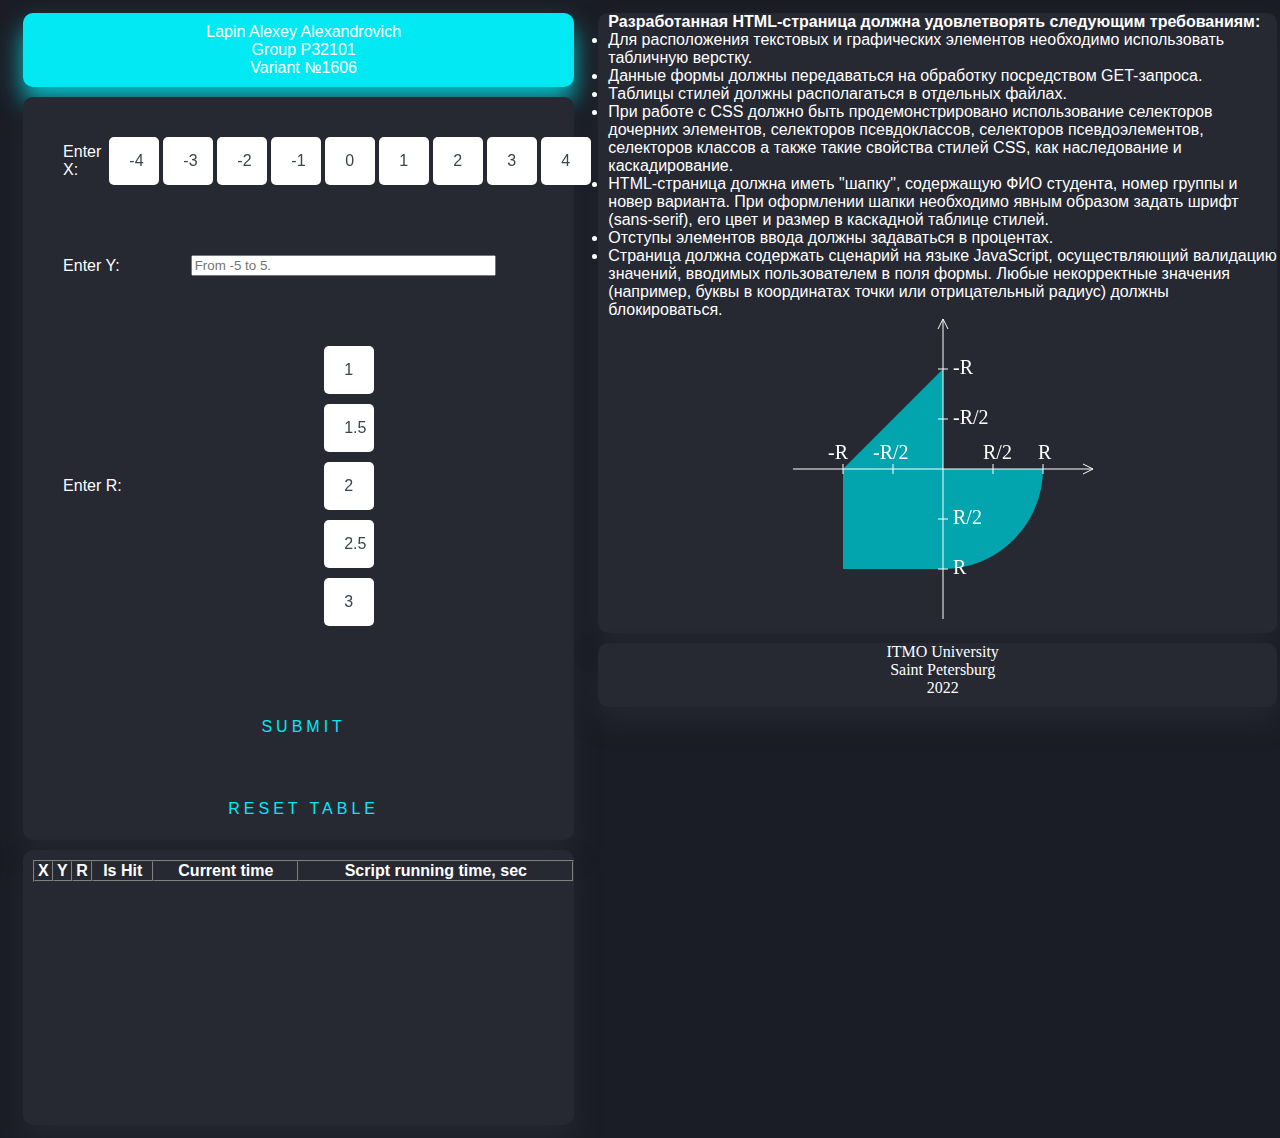
==== index.html @ a9e6ad9b "Backend and frontend add" ====
<!DOCTYPE html>
<html lang="en">
<head>
    <meta charset="UTF-8">
    <meta http-equiv="X-UA-Compatible" content="IE=edge">
    <meta name="viewport" content="width=device-width, initial-scale=1.0">
    <link rel="stylesheet" href="css/style.css">    <!-- connecting css -->
    
    <title>WEB-LAB-1</title>
</head>
<body>
</div>
    <!-- table -->
    <table  class="content" width="100%">
        <thead>

        </thead>
        <tbody>
            <tr>
                <td width ="45%" style="vertical-align: top;">
                    <!--Page Head-->
                    <div id = "header" class="container"><a title="check it">Lapin Alexey Alexandrovich</a><br>Group Р32101<br>Variant №1606</div>
                    <div id = "buttons "class="container" >
                        <form id="form" action="php/server.php" class="validateForm" method="post"> 
                            <table class="buttonTable">
                                <tr>
                                    <td style="text-align:left">Enter Х:</td>
                                    <td></td>
                                    <td>
                                        <div class="inputGroup">
                                            <input id="option1" type="checkbox" name="x_coordinate" class="x" value="-4"/>
                                            <label for="option1">-4</label>
                                        </div>
                                    </td>
                                    <td>
                                        <div class="inputGroup">
                                            <input id="option2" type="checkbox" name="x_coordinate" class="x" value="-3"/>
                                            <label for="option2">-3</label>
                                        </div>
                                    </td>
                                    <td>
                                        <div class="inputGroup">
                                            <input id="option3" type="checkbox" name="x_coordinate" class="x" value="-2"/>
                                            <label for="option3">-2</label>
                                        </div>
                                    </td>
                                    <td>
                                        <div class="inputGroup">
                                            <input id="option4" type="checkbox" name="x_coordinate" class="x" value="-1"/>
                                            <label for="option4">-1</label>
                                        </div>
                                    </td>
                                    <td>
                                        <div class="inputGroup">
                                            <input id="option5" type="checkbox" name="x_coordinate" class="x" value="0"/>
                                            <label for="option5">0</label>
                                        </div>
                                    </td>
                                    <td>
                                        <div class="inputGroup">
                                            <input id="option6" type="checkbox" name="x_coordinate" class="x" value="1"/>
                                            <label for="option6">1</label>
                                        </div>
                                    </td>
                                    <td>
                                        <div class="inputGroup">
                                            <input id="option7" type="checkbox" name="x_coordinate" class="x" value="2"/>
                                            <label for="option7">2</label>
                                        </div>
                                    </td>
                                    <td>
                                        <div class="inputGroup">
                                            <input id="option8" type="checkbox" name="x_coordinate" class="x" value="3"/>
                                            <label for="option8">3</label>
                                        </div>
                                    </td>
                                    <td>
                                        <div class="inputGroup">
                                            <input id="option9" type="checkbox" name="x_coordinate" class="x" value="4"/>
                                            <label for="option9">4</label>
                                        </div>
                                    </td>
                                </tr>
                            </table>
                            <table class="buttonTable">
                                <tr>
                                    <td style="text-align: left;">Enter Y:</td>
                                    <td><input autocomplete="off" maxlength="10" type="text" name="y_coordinate" class="y field" size="35" placeholder="From -5 to 5."></td>
                                </tr>
                            </table>
                            <table class="buttonTable" >
                                <tr>
                                    <td style="text-align: left;">Enter R:</td>
                                    <td>
                                        <div class="inputGroup">
                                            <input id="radio1" type="radio" name="r_coordinate" class="r" value="1"/>
                                            <label for="radio1">1</label>
                                          </div>
                                          <div class="inputGroup">
                                            <input id="radio2" type="radio" name="r_coordinate" class="r" value="1.5"/>
                                            <label for="radio2">1.5</label>
                                        </div>
                                        <div class="inputGroup">
                                            <input id="radio3" type="radio" name="r_coordinate" class="r" value="2"/>
                                            <label for="radio3">2</label>
                                          </div>
                                          <div class="inputGroup">
                                            <input id="radio4" type="radio" name="r_coordinate" class="r" value="2.5"/>
                                            <label for="radio4">2.5</label>
                                        </div>
                                        <div class="inputGroup">
                                            <input id="radio5" type="radio" name="r_coordinate" class="r" value="3"/>
                                            <label for="radio5">3</label>
                                        </div>
                                    </td>
                                </tr>
                            </table>
                            <input type="submit" class="submitButton button" value='Submit'/>
                        </form>
                        <input type="submit" class="resetButton button" value='Reset table'/>
                        
                    </div>
                    <div class="container">
                        <div class = aswerContainer, style="overflow:scroll;height:255px; padding-top: 10px;">
                            <table class="answers" id="answersTable" border="1" cellpadding="0" cellspacing="0" width="100%" >
                                <thead>
                                    <th >X</th>
                                    <th >Y</th>
                                    <th >R</th>
                                    <th >Is Hit</th>
                                    <th >Current time</th>
                                    <th >Script running time, sec</th>
                                </thead>
                                <tbody id = "placeForAnswer">
                                    
                                </tbody>
                            </table>
                        </div>
                    </div>
                </td>
                <td style="vertical-align: top;">
                    <div class="container">
                        <div style="text-align: left;">
                            <b>Разработанная HTML-страница должна удовлетворять следующим требованиям:</b><br>
                            <li>Для расположения текстовых и графических элементов необходимо использовать табличную верстку.</li>
                            <li>Данные формы должны передаваться на обработку посредством GET-запроса.</li>
                            <li>Таблицы стилей должны располагаться в отдельных файлах.</li>
                            <li>При работе с CSS должно быть продемонстрировано использование селекторов дочерних элементов, селекторов псевдоклассов, селекторов псевдоэлементов, селекторов классов а также такие свойства стилей CSS, как наследование и каскадирование.</li>
                            <li>HTML-страница должна иметь "шапку", содержащую ФИО студента, номер группы и новер варианта. При оформлении шапки необходимо явным образом задать шрифт (sans-serif), его цвет и размер в каскадной таблице стилей.</li>
                            <li>Отступы элементов ввода должны задаваться в процентах.</li>
                            <li>Страница должна содержать сценарий на языке JavaScript, осуществляющий валидацию значений, вводимых пользователем в поля формы. Любые некорректные значения (например, буквы в координатах точки или отрицательный радиус) должны блокироваться.</li>
                        </div>
                        <!-- <img class="areas" src="img/areas.png"> -->
                        <canvas id="graph" width="300" height="300">
                            Your browser does not support the canvas element.
                        </canvas>
                        <script>
                            var canvas = document.getElementById("graph");
                            var ctx = canvas.getContext("2d");
                            ctx.beginPath();
                            ctx.moveTo(150,50);
                            ctx.lineTo(50,150);
                            ctx.lineTo(150,150);
                            ctx.lineTo(150,50);
                            ctx.fillStyle = '#02a5ae';
                            ctx.fill();
                            ctx.beginPath();
                            ctx.arc(150, 150, 100, Math.PI, 0 , true);
                            ctx.fill();
                            ctx.fillRect(50,150,100,100);
                            
                            ctx.beginPath();
                            ctx.strokeStyle = 'white';
                            ctx.moveTo(150, 300);
                            ctx.lineTo(150, 0)
                            ctx.lineTo(145,10);
                            ctx.moveTo(150,0);
                            ctx.lineTo(155,10);
                            ctx.moveTo(145,50);
                            ctx.lineTo(155,50);
                            ctx.moveTo(145,100);
                            ctx.lineTo(155,100);
                            ctx.moveTo(145,200);
                            ctx.lineTo(155,200);
                            ctx.moveTo(145,250);
                            ctx.lineTo(155,250);
                            ctx.moveTo(0,150);
                            ctx.lineTo(300,150);
                            ctx.moveTo(300,150);
                            ctx.lineTo(290,145);
                            ctx.moveTo(300,150);
                            ctx.lineTo(290,155);
                            ctx.moveTo(250,145);
                            ctx.lineTo(250,155);
                            ctx.moveTo(200,145);
                            ctx.lineTo(200,155);
                            ctx.moveTo(100,145);
                            ctx.lineTo(100,155);
                            ctx.moveTo(50,145);
                            ctx.lineTo(50,155);
                            ctx.stroke();

                            ctx.fillStyle = 'white';
                            ctx.font = '20px serif';
                            ctx.fillText('R/2', 190, 140);
                            ctx.fillText('R', 245, 140);
                            ctx.fillText('-R/2', 80, 140);
                            ctx.fillText('-R', 35, 140);

                            ctx.fillText('R/2', 160, 205);
                            ctx.fillText('R', 160, 255);
                            ctx.fillText('-R/2', 160, 105);
                            ctx.fillText('-R', 160, 55);
                        </script> 
                    </div>
                    <div id="footer" class="container"><label>ITMO University<br>Saint Petersburg<br>2022</label></div>
                </td>
            </tr>
        </tbody>
    </table>
<script src="https://code.jquery.com/jquery-3.5.1.min.js"></script>
<script src="js/main.js"></script>
</body>
</html>
---- css/style.css ----
html {
    height: 100%;
}

body{
    margin:0;
    padding:0;
    font-family: sans-serif;
    background: #1b1d26;
}
table.content{
    vertical-align: 0;
    align-items: top;
    margin-left: auto;
    margin-right: auto;
    width: 100%;
    border-color: transparent;
    margin-left:10px
}

#header{
    background: #03e9f4;
    color: white;
    background-position: top center;
    text-align: center;
    box-shadow: 0 15px 25px #03e8f4cb;
    border-radius: 10px;
    padding-top: 10px;
    padding-bottom: 10px;
    margin-bottom: 10px;
    margin-left: 10px;
}
.container{
    padding-bottom: 10px;
    padding-left: 10px;
    background: #262832;
    text-align: center;
    box-shadow: 0 15px 25px #262832cb;
    color: white;
    border-radius: 10px;
    margin-bottom: 10px;
    margin-top: 10px;
    margin-left: 10px;
    margin-right: 10px;
}
.container img{
    align-items: top;
    scale: 50%;
    transition: .5s;
}
.container img:hover{
    scale: 100%;
    cursor: pointer;
    box-shadow: 0 0 5px #03e9f4,
                0 0 25px #03e9f4,
                0 0 50px #03e9f4,
                0 0 100px #03e9f4;
    transition: .5s;
}
#footer{
    font-family: 'Times New Roman', Times, serif;
}
footer img{
    width: auto;
    height: 50px;
}
footer{
    color: white;
}
.button{
    padding: 10px 20px;
    background-color: transparent;
    border-color: transparent;
    color: #03e9f4;
    display: inline-block;
    overflow: hidden;
    transition: .5s;
    font-size: 16px;
    text-decoration: none;
    text-transform: uppercase;
    margin-top: 40px;
    letter-spacing: 4px;
}
.button:hover {
    background: #03e9f4;
    color: #fff;
    border-radius: 5px;
    box-shadow: 0 0 5px #03e9f4,
                0 0 25px #03e9f4,
                0 0 50px #03e9f4,
                0 0 100px #03e9f4;
}
table.buttonTable{
    width: 100%;
    padding: 5% 5%;

}
.container.inputGroup{
    text-align: left;
}
.inputGroup {
    font-family: 'Fira Sans', sans-serif;
    text-align: left;
    width: 50px;
    background-color: #fff;
    display: block;
    margin: 10px 0;
    position: relative;
    border-radius: 5px;
}
.inputGroup label{
    padding: 15px 20px;
    border-radius: 5px;
    width: 10px;
    display: block;
    text-align: left;
    color: #3C454C;
    cursor: pointer;
    position: relative;
    z-index: 2;
    transition: color 200ms ease-in;
    overflow: hidden;
}
.inputGroup label:before{
    width: 10px;
    height: 10px;
    border-radius: 50%;
    content: '';
    background-color: #02a5ae;
    position: absolute;
    left: 50%;
    top: 50%;
    transform: translate(-50%, -50%) scale3d(1, 1, 1);
    transition: all 300ms cubic-bezier(0.4, 0.0, 0.2, 1);
    opacity: 0;
    z-index: -1;
}

.inputGroup input:checked~label{
    color: #fff;
}
.inputGroup input:checked~label:before{
    transform: translate(-50%, -50%) scale3d(7, 7, 1);
    opacity: 1;
}

.inputGroup input{
    width: 20px;
    height: 20px;
    order: 1;
    z-index: 2;
    position: absolute;
    right: 30px;
    top: 50%;
    transform: translateY(-50%);
    cursor: pointer;
    visibility: hidden;
}
.container a em{
    font-weight: normal;
    color:black;
    background: url(/img/hover.png) no-repeat;
    width: 180px;
    height: 45px;
    position: absolute;
    top: 100px;
    left: 20px;
    text-align: center;
    padding: 20px 12px 10px;
    font-style: normal;
    z-index: 2;
    display: none;
}
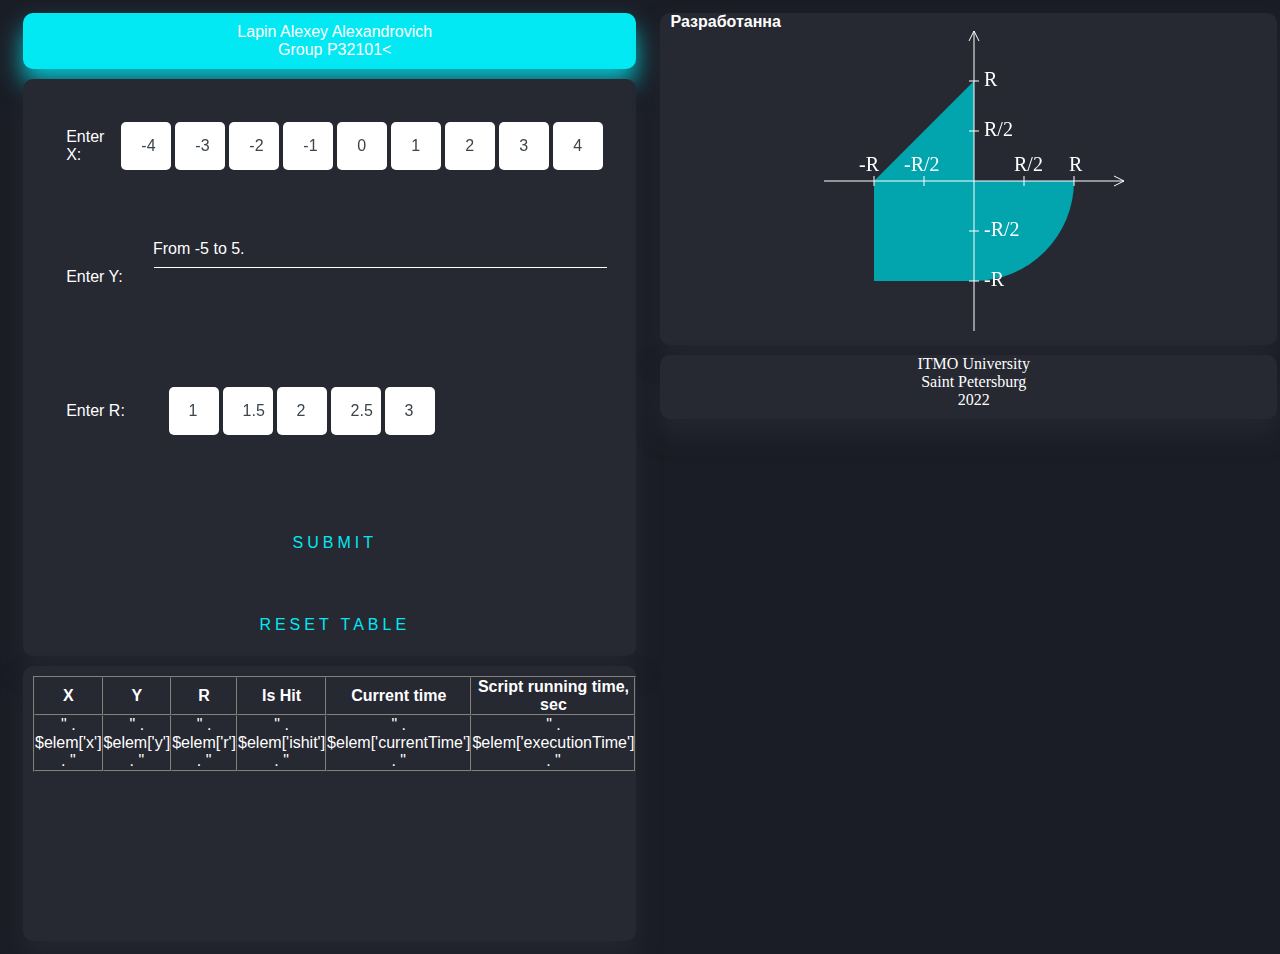
==== commit 45bf9a9c: "graph added, some animations" ====
--- a/index.html
+++ b/index.html
@@ -5,7 +5,7 @@
     <meta http-equiv="X-UA-Compatible" content="IE=edge">
     <meta name="viewport" content="width=device-width, initial-scale=1.0">
     <link rel="stylesheet" href="css/style.css">    <!-- connecting css -->
-    
+    <script src="https://ajax.googleapis.com/ajax/libs/jquery/3.6.0/jquery.min.js"></script>
     <title>WEB-LAB-1</title>
 </head>
 <body>
@@ -19,7 +19,7 @@
             <tr>
                 <td width ="45%" style="vertical-align: top;">
                     <!--Page Head-->
-                    <div id = "header" class="container"><a title="check it">Lapin Alexey Alexandrovich</a><br>Group Р32101<br>Variant №1606</div>
+                    <div id = "header" class="container"><span data-typer = "Lapin Alexey Alexandrovich<br>Group Р32101<br>Variant №1606"></div>
                     <div id = "buttons "class="container" >
                         <form id="form" action="php/server.php" class="validateForm" method="post"> 
                             <table class="buttonTable">
@@ -85,33 +85,52 @@
                             <table class="buttonTable">
                                 <tr>
                                     <td style="text-align: left;">Enter Y:</td>
-                                    <td><input autocomplete="off" maxlength="10" type="text" name="y_coordinate" class="y field" size="35" placeholder="From -5 to 5."></td>
+                                    <td>
+                                        <div id = "yField">
+                                            <input type="text" name="y_coordinate" class="y field" placeholder="From -5 to 5.">
+                                            <label>From -5 to 5.</label>
+                                        </div>
+                                    </td>
                                 </tr>
                             </table>
                             <table class="buttonTable" >
                                 <tr>
                                     <td style="text-align: left;">Enter R:</td>
                                     <td>
-                                        <div class="inputGroup">
-                                            <input id="radio1" type="radio" name="r_coordinate" class="r" value="1"/>
-                                            <label for="radio1">1</label>
-                                          </div>
-                                          <div class="inputGroup">
-                                            <input id="radio2" type="radio" name="r_coordinate" class="r" value="1.5"/>
-                                            <label for="radio2">1.5</label>
-                                        </div>
-                                        <div class="inputGroup">
-                                            <input id="radio3" type="radio" name="r_coordinate" class="r" value="2"/>
-                                            <label for="radio3">2</label>
-                                          </div>
-                                          <div class="inputGroup">
-                                            <input id="radio4" type="radio" name="r_coordinate" class="r" value="2.5"/>
-                                            <label for="radio4">2.5</label>
-                                        </div>
-                                        <div class="inputGroup">
-                                            <input id="radio5" type="radio" name="r_coordinate" class="r" value="3"/>
-                                            <label for="radio5">3</label>
-                                        </div>
+                                        <table>
+                                            <tr>
+                                                <td>
+                                                    <div class="inputGroup">
+                                                        <input id="radio1" type="radio" name="r_coordinate" class="r" value="1"/>
+                                                        <label for="radio1">1</label>
+                                                    </div>
+                                                </td>
+                                                <td>
+                                                    <div class="inputGroup">
+                                                        <input id="radio2" type="radio" name="r_coordinate" class="r" value="1.5"/>
+                                                        <label for="radio2">1.5</label>
+                                                    </div>
+                                                </td>
+                                                <td>
+                                                    <div class="inputGroup">
+                                                        <input id="radio3" type="radio" name="r_coordinate" class="r" value="2"/>
+                                                        <label for="radio3">2</label>
+                                                    </div>
+                                                </td>
+                                                <td>
+                                                    <div class="inputGroup">
+                                                        <input id="radio4" type="radio" name="r_coordinate" class="r" value="2.5"/>
+                                                        <label for="radio4">2.5</label>
+                                                    </div>
+                                                </td>
+                                                <td>
+                                                    <div class="inputGroup">
+                                                        <input id="radio5" type="radio" name="r_coordinate" class="r" value="3"/>
+                                                        <label for="radio5">3</label>
+                                                    </div>
+                                                </td>
+                                            </tr>
+                                        </table>
                                     </td>
                                 </tr>
                             </table>
@@ -140,7 +159,7 @@
                 </td>
                 <td style="vertical-align: top;">
                     <div class="container">
-                        <div style="text-align: left;">
+                        <div style="text-align: left;"><span data-typer = '
                             <b>Разработанная HTML-страница должна удовлетворять следующим требованиям:</b><br>
                             <li>Для расположения текстовых и графических элементов необходимо использовать табличную верстку.</li>
                             <li>Данные формы должны передаваться на обработку посредством GET-запроса.</li>
@@ -149,76 +168,19 @@
                             <li>HTML-страница должна иметь "шапку", содержащую ФИО студента, номер группы и новер варианта. При оформлении шапки необходимо явным образом задать шрифт (sans-serif), его цвет и размер в каскадной таблице стилей.</li>
                             <li>Отступы элементов ввода должны задаваться в процентах.</li>
                             <li>Страница должна содержать сценарий на языке JavaScript, осуществляющий валидацию значений, вводимых пользователем в поля формы. Любые некорректные значения (например, буквы в координатах точки или отрицательный радиус) должны блокироваться.</li>
+                            '>
                         </div>
                         <!-- <img class="areas" src="img/areas.png"> -->
                         <canvas id="graph" width="300" height="300">
                             Your browser does not support the canvas element.
                         </canvas>
-                        <script>
-                            var canvas = document.getElementById("graph");
-                            var ctx = canvas.getContext("2d");
-                            ctx.beginPath();
-                            ctx.moveTo(150,50);
-                            ctx.lineTo(50,150);
-                            ctx.lineTo(150,150);
-                            ctx.lineTo(150,50);
-                            ctx.fillStyle = '#02a5ae';
-                            ctx.fill();
-                            ctx.beginPath();
-                            ctx.arc(150, 150, 100, Math.PI, 0 , true);
-                            ctx.fill();
-                            ctx.fillRect(50,150,100,100);
-                            
-                            ctx.beginPath();
-                            ctx.strokeStyle = 'white';
-                            ctx.moveTo(150, 300);
-                            ctx.lineTo(150, 0)
-                            ctx.lineTo(145,10);
-                            ctx.moveTo(150,0);
-                            ctx.lineTo(155,10);
-                            ctx.moveTo(145,50);
-                            ctx.lineTo(155,50);
-                            ctx.moveTo(145,100);
-                            ctx.lineTo(155,100);
-                            ctx.moveTo(145,200);
-                            ctx.lineTo(155,200);
-                            ctx.moveTo(145,250);
-                            ctx.lineTo(155,250);
-                            ctx.moveTo(0,150);
-                            ctx.lineTo(300,150);
-                            ctx.moveTo(300,150);
-                            ctx.lineTo(290,145);
-                            ctx.moveTo(300,150);
-                            ctx.lineTo(290,155);
-                            ctx.moveTo(250,145);
-                            ctx.lineTo(250,155);
-                            ctx.moveTo(200,145);
-                            ctx.lineTo(200,155);
-                            ctx.moveTo(100,145);
-                            ctx.lineTo(100,155);
-                            ctx.moveTo(50,145);
-                            ctx.lineTo(50,155);
-                            ctx.stroke();
-
-                            ctx.fillStyle = 'white';
-                            ctx.font = '20px serif';
-                            ctx.fillText('R/2', 190, 140);
-                            ctx.fillText('R', 245, 140);
-                            ctx.fillText('-R/2', 80, 140);
-                            ctx.fillText('-R', 35, 140);
-
-                            ctx.fillText('R/2', 160, 205);
-                            ctx.fillText('R', 160, 255);
-                            ctx.fillText('-R/2', 160, 105);
-                            ctx.fillText('-R', 160, 55);
-                        </script> 
                     </div>
                     <div id="footer" class="container"><label>ITMO University<br>Saint Petersburg<br>2022</label></div>
                 </td>
             </tr>
         </tbody>
     </table>
-<script src="https://code.jquery.com/jquery-3.5.1.min.js"></script>
-<script src="js/main.js"></script>
+<script src="js/main.js" type = "module"></script>
+<script src="js/graph.js" type = "module"></script>
 </body>
 </html>--- a/css/style.css
+++ b/css/style.css
@@ -20,6 +20,7 @@
 }
 
 #header{
+    font-family: sans-serif;
     background: #03e9f4;
     color: white;
     background-position: top center;
@@ -171,4 +172,49 @@
     font-style: normal;
     z-index: 2;
     display: none;
+}
+em{
+    font-weight: normal;
+    color:red;
+    font-weight: bold;
+    background: url(/img/hover.png) no-repeat;
+    width: 180px;
+    height: 45px;
+    position: absolute;
+    text-align: center;
+    padding: 20px 12px 10px;
+    font-style: normal;
+    z-index: 2;
+    display: none;
+    align-items: top;
+}
+.buttonTable #yField input{
+    width: 100%;
+    font-size: 16px;
+    color: #fff;
+    margin-bottom: 5%;
+    border: none;
+    border-bottom: 1px solid #fff;
+    outline: none;
+    background: transparent;
+}
+.buttonTable #yField label {
+    position: relative;
+    top: -50px;
+    left: -40%;
+    padding: 10px 0;
+    font-size: 16px;
+    color: #fff;
+    pointer-events: none;
+    transition: .5s;
+  }
+.buttonTable #yField input::placeholder{
+    color: transparent;
+}
+.buttonTable #yField input:focus ~ label,
+.buttonTable #yField input:not(:placeholder-shown) ~ label {
+  top: -20px;
+  left: 0;
+  color: #03e9f4;
+  font-size: 12px;
 }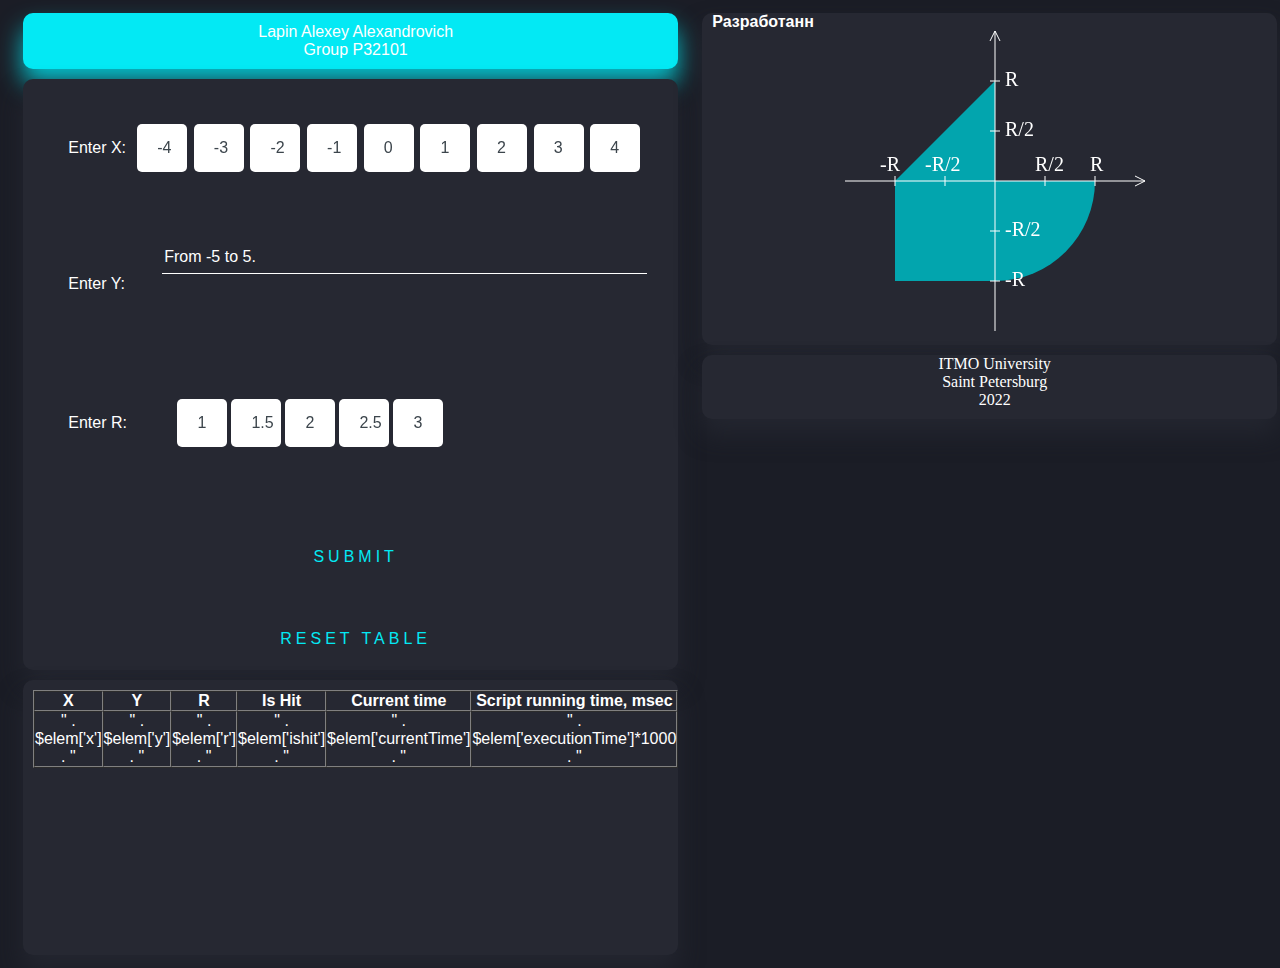
==== commit 2046cc9b: "multiple checkbox added, some ui improvements" ====
--- a/index.html
+++ b/index.html
@@ -21,62 +21,62 @@
                     <!--Page Head-->
                     <div id = "header" class="container"><span data-typer = "Lapin Alexey Alexandrovich<br>Group Р32101<br>Variant №1606"></div>
                     <div id = "buttons "class="container" >
-                        <form id="form" action="php/server.php" class="validateForm" method="post"> 
+                        <form id="form" action="php/server.php" class="validateForm" method="get"> 
                             <table class="buttonTable">
                                 <tr>
                                     <td style="text-align:left">Enter Х:</td>
                                     <td></td>
                                     <td>
                                         <div class="inputGroup">
-                                            <input id="option1" type="checkbox" name="x_coordinate" class="x" value="-4"/>
+                                            <input id="option1" type="checkbox" name="x_coordinate[]" class="x" value="-4"/>
                                             <label for="option1">-4</label>
                                         </div>
                                     </td>
                                     <td>
                                         <div class="inputGroup">
-                                            <input id="option2" type="checkbox" name="x_coordinate" class="x" value="-3"/>
+                                            <input id="option2" type="checkbox" name="x_coordinate[]" class="x" value="-3"/>
                                             <label for="option2">-3</label>
                                         </div>
                                     </td>
                                     <td>
                                         <div class="inputGroup">
-                                            <input id="option3" type="checkbox" name="x_coordinate" class="x" value="-2"/>
+                                            <input id="option3" type="checkbox" name="x_coordinate[]" class="x" value="-2"/>
                                             <label for="option3">-2</label>
                                         </div>
                                     </td>
                                     <td>
                                         <div class="inputGroup">
-                                            <input id="option4" type="checkbox" name="x_coordinate" class="x" value="-1"/>
+                                            <input id="option4" type="checkbox" name="x_coordinate[]" class="x" value="-1"/>
                                             <label for="option4">-1</label>
                                         </div>
                                     </td>
                                     <td>
                                         <div class="inputGroup">
-                                            <input id="option5" type="checkbox" name="x_coordinate" class="x" value="0"/>
+                                            <input id="option5" type="checkbox" name="x_coordinate[]" class="x" value="0"/>
                                             <label for="option5">0</label>
                                         </div>
                                     </td>
                                     <td>
                                         <div class="inputGroup">
-                                            <input id="option6" type="checkbox" name="x_coordinate" class="x" value="1"/>
+                                            <input id="option6" type="checkbox" name="x_coordinate[]" class="x" value="1"/>
                                             <label for="option6">1</label>
                                         </div>
                                     </td>
                                     <td>
                                         <div class="inputGroup">
-                                            <input id="option7" type="checkbox" name="x_coordinate" class="x" value="2"/>
+                                            <input id="option7" type="checkbox" name="x_coordinate[]" class="x" value="2"/>
                                             <label for="option7">2</label>
                                         </div>
                                     </td>
                                     <td>
                                         <div class="inputGroup">
-                                            <input id="option8" type="checkbox" name="x_coordinate" class="x" value="3"/>
+                                            <input id="option8" type="checkbox" name="x_coordinate[]" class="x" value="3"/>
                                             <label for="option8">3</label>
                                         </div>
                                     </td>
                                     <td>
                                         <div class="inputGroup">
-                                            <input id="option9" type="checkbox" name="x_coordinate" class="x" value="4"/>
+                                            <input id="option9" type="checkbox" name="x_coordinate[]" class="x" value="4"/>
                                             <label for="option9">4</label>
                                         </div>
                                     </td>
@@ -148,7 +148,7 @@
                                     <th >R</th>
                                     <th >Is Hit</th>
                                     <th >Current time</th>
-                                    <th >Script running time, sec</th>
+                                    <th >Script running time, msec</th>
                                 </thead>
                                 <tbody id = "placeForAnswer">
                                     
--- a/css/style.css
+++ b/css/style.css
@@ -78,11 +78,11 @@
     overflow: hidden;
     transition: .5s;
     font-size: 16px;
-    text-decoration: none;
     text-transform: uppercase;
     margin-top: 40px;
     letter-spacing: 4px;
 }
+/* Pseudo-classes */
 .button:hover {
     background: #03e9f4;
     color: #fff;
@@ -158,26 +158,12 @@
     cursor: pointer;
     visibility: hidden;
 }
-.container a em{
-    font-weight: normal;
-    color:black;
-    background: url(/img/hover.png) no-repeat;
-    width: 180px;
-    height: 45px;
-    position: absolute;
-    top: 100px;
-    left: 20px;
-    text-align: center;
-    padding: 20px 12px 10px;
-    font-style: normal;
-    z-index: 2;
-    display: none;
-}
+
 em{
     font-weight: normal;
     color:red;
     font-weight: bold;
-    background: url(/img/hover.png) no-repeat;
+    background: url(../img/hover.png) no-repeat;
     width: 180px;
     height: 45px;
     position: absolute;
@@ -208,6 +194,7 @@
     pointer-events: none;
     transition: .5s;
   }
+/* псевдоэлемент */
 .buttonTable #yField input::placeholder{
     color: transparent;
 }
